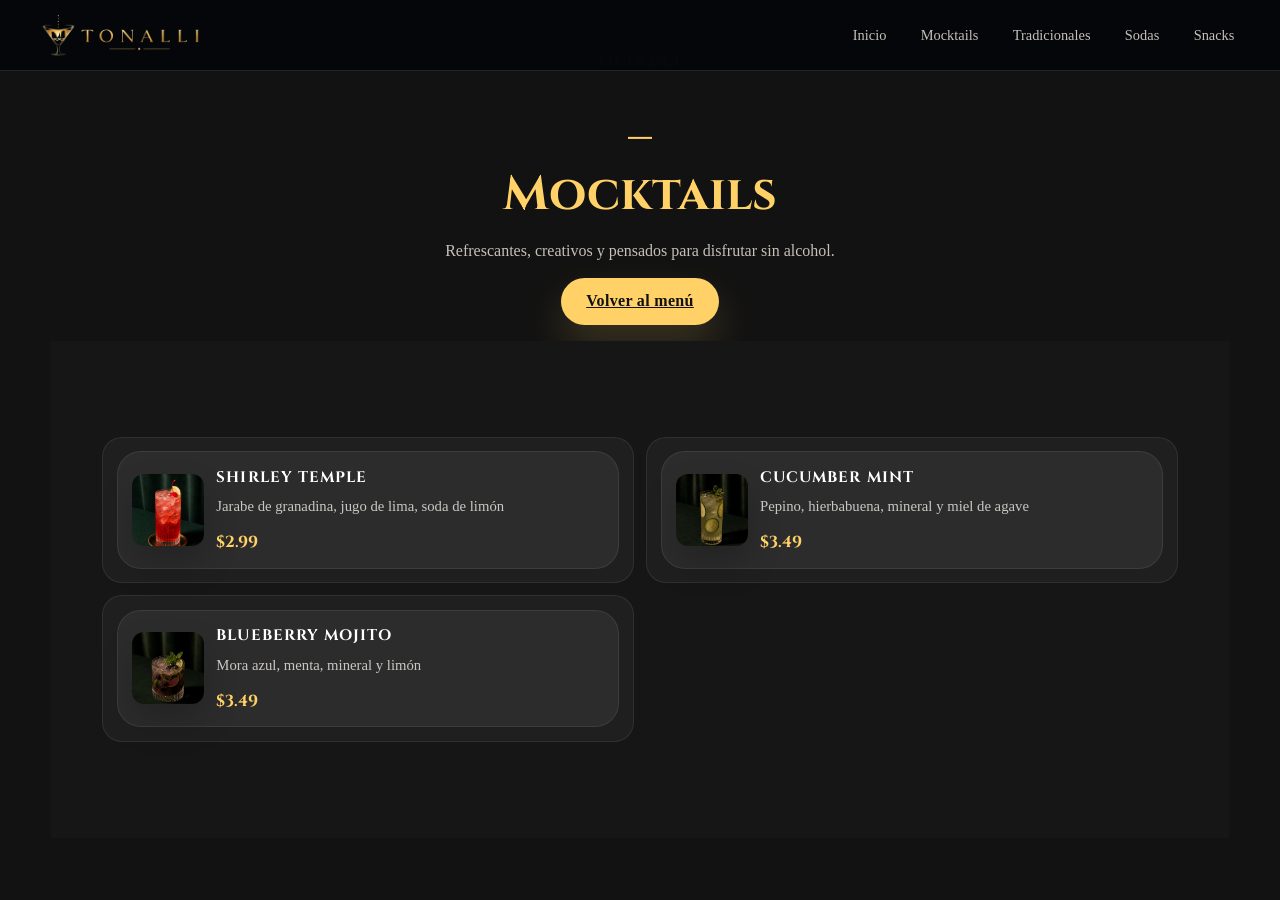
==== mocktails.html @ d709a5d4 "Add files via upload" ====
<!DOCTYPE html>
<html lang="es">
<head>
    <meta charset="UTF-8">
    <meta name="viewport" content="width=device-width, initial-scale=1.0">
    <title>Tonalli | Mocktails</title>
    <link rel="stylesheet" href="estilos.css">
    <link href="https://fonts.googleapis.com/css2?family=Cinzel:wght@400;700&family=Montserrat:wght@300;500;700&display=swap" rel="stylesheet">
</head>
<body>
<header>
    <div class="logo">
        <img src="imagenes/logo-nombre3.png" alt="Tonalli logo" class="logo-img">
    </div>
    <nav>
        <ul>
            <li><a href="index.html">Inicio</a></li>
            <li><a href="mocktails.html">Mocktails</a></li>
            <li><a href="tradicionales.html">Tradicionales</a></li>
            <li><a href="sodas.html">Sodas</a></li>
            <li><a href="snacks.html">Snacks</a></li>
        </ul>
    </nav>
</header>

<main class="category-page">
    <section class="category-hero">
        <p class="editorial-kicker">Tonalli</p>
        <h1>­­_</h1>
        <h1>Mocktails</h1>
        <p>Refrescantes, creativos y pensados para disfrutar sin alcohol.</p>
        <a href="index.html#menu" class="boton">Volver al menú</a>
    </section>

    <section class="category-list">
        <article class="category-card">
            <div class="menu-item">
                <img src="imagenes/shirley-temple.jpeg" alt="Shirley Temple">
                <div class="menu-text"><strong>Shirley Temple</strong><span>Jarabe de granadina, jugo de lima, soda de limón</span><div class="price">$2.99</div></div>
            </div>
        </article>
        <article class="category-card">
            <div class="menu-item">
                <img src="imagenes/cucumber-mint.jpeg" alt="Cucumber Mint">
                <div class="menu-text"><strong>Cucumber Mint</strong><span>Pepino, hierbabuena, mineral y miel de agave</span><div class="price">$3.49</div></div>
            </div>
        </article>
        <article class="category-card">
            <div class="menu-item">
                <img src="imagenes/blueberry-mojito.jpeg" alt="Blueberry Mojito">
                <div class="menu-text"><strong>Blueberry Mojito</strong><span>Mora azul, menta, mineral y limón</span><div class="price">$3.49</div></div>
           
        </article>
    </section>
</main>
</body>
</html>
---- estilos.css ----
﻿:root {
    color-scheme: dark;
    --bg: #08080b;
    --header-height: 60px;
    --surface: rgba(255, 255, 255, 0.08);
    --surface-strong: rgba(255, 255, 255, 0.12);
    --text: #f7f4ee;
    --text-muted: #c5c0b8;
    --accent: #ffd166;
    --accent-dark: #f4a261;
    --border: rgba(255, 255, 255, 0.12);
    --shadow: 0 24px 80px rgba(0, 0, 0, 0.26);
    --radius: 28px;
}

/* Ensure anchor targets account for fixed header */
[id] {
    scroll-margin-top: calc(var(--header-height) + 12px);
}

/* --- Integrated editorial menu --- */
.menu-editorial {
    display: grid;
    grid-template-columns: repeat(3, minmax(0, 1fr));
    gap: 1.25rem;
    margin-top: 1rem;
}

.menu-editorial__panel {
    background: rgba(255, 255, 255, 0.04);
    border: 1px solid rgba(255, 255, 255, 0.08);
    border-radius: 24px;
    padding: 1.4rem;
    box-shadow: 0 16px 40px rgba(0, 0, 0, 0.18);
    text-decoration: none;
    color: inherit;
    display: block;
}

.menu-editorial__link:hover,
.menu-editorial__link:focus {
    transform: translateY(-4px);
    border-color: rgba(255, 209, 102, 0.4);
    box-shadow: 0 20px 44px rgba(0, 0, 0, 0.24);
    transition: transform 0.2s ease, border-color 0.2s ease, box-shadow 0.2s ease;
}

.menu-editorial__header {
    margin-bottom: 1rem;
}

.menu-editorial__header h3 {
    font-family: 'Cinzel', serif;
    font-size: 1.45rem;
    color: var(--accent);
}

.menu-editorial__items {
    display: flex;
    flex-direction: column;
    gap: 0.9rem;
}

.menu-item {
    display: flex;
    align-items: center;
    gap: 0.9rem;
    padding: 0.75rem;
    border-radius: 16px;
    background: rgba(255, 255, 255, 0.05);
}

.menu-item img {
    width: 70px;
    height: 70px;
    object-fit: cover;
    border-radius: 12px;
    flex-shrink: 0;
}

.menu-text {
    display: flex;
    flex-direction: column;
    gap: 0.25rem;
    color: var(--text-muted);
    font-size: 0.95rem;
}

.menu-text strong {
    color: var(--text);
}

.price {
    color: var(--accent);
    font-weight: 700;
}

.category-page {
    padding: 1.7rem clamp(1rem, 4vw, 6rem) 2.5rem;
}

.category-hero {
    text-align: center;
    padding: 1.5rem 1rem 1rem;
}

.category-hero h1 {
    font-family: 'Cinzel', serif;
    font-size: clamp(2rem, 4vw, 3rem);
    margin-bottom: 0.6rem;
    color: var(--accent);
}

.category-hero p {
    max-width: 640px;
    margin: 0 auto 0.9rem;
    color: var(--text-muted);
    line-height: 1.7;
}

.category-list {
    display: grid;
    grid-template-columns: repeat(2, minmax(0, 1fr));
    gap: 0.75rem;
}

.category-card {
    background: rgba(255, 255, 255, 0.04);
    border: 1px solid rgba(255, 255, 255, 0.08);
    border-radius: 20px;
    padding: 0.85rem;
}

@media (max-width: 980px) {
    .category-list {
        grid-template-columns: 1fr;
    }
}

@media (max-width: 980px) {
    .menu-editorial {
        grid-template-columns: 1fr;
    }
}

* {
    margin: 0;
    padding: 0;
    box-sizing: border-box;
}

/* Evita que elementos interiores provoquen scroll horizontal */
html, body {
    overflow-x: hidden;
}

.hero {
    min-height: calc(100vh - 60px);
    padding: 1.5rem clamp(1rem, 4vw, 5rem) 1.25rem;
    display: flex;
    align-items: flex-end;
    justify-content: center;
    position: relative;
    overflow: hidden;
    background: url('imagenes/Inicio.png') top center / 140% no-repeat;
    background-color: #0b1119;
    background-blend-mode: normal;
}
img {
    display: block;
    max-width: 100%;
}

a {
    color: inherit;
}

header {
    position: fixed;
    top: 0;
    left: 0;
    right: 0;
    width: 100%;
    padding: 14px clamp(1rem, 2.5vw, 2rem);
    display: flex;
    justify-content: space-between;
    align-items: center;
    gap: 0.75rem;
    background: rgba(6, 7, 11, 0.96);
    backdrop-filter: blur(20px);
    border-bottom: 1px solid rgba(255, 255, 255, 0.12);
    z-index: 1000;
}

.header-spacer {
    height: 80px;
}

@media (max-width: 860px) {
    header {
        padding: 10px clamp(0.75rem, 2vw, 1.2rem);
        gap: 0.5rem;
    }

    .header-spacer {
        height: 120px;
    }

    header {
        flex-direction: column;
        align-items: stretch;
    }

    nav ul {
        justify-content: center;
    }

    .hero {
        min-height: calc(100svh - 120px);
        padding: 2rem 1rem 1.5rem;
    }

    .hero h1 {
        font-size: 2.2rem;
    }

    :root {
        --header-height: 120px;
    }
}


.logo {
    display: flex;
    align-items: center;
    justify-content: center;
}

.logo-img {
    width: 180px;
    height: auto;
    max-height: 110px;
    object-fit: contain;
    border-radius: 0;
    background: transparent;
    padding: 0;
    box-shadow: none;
}

nav ul {
    display: flex;
    flex-wrap: wrap;
    gap: 0.45rem;
    list-style: none;
}

nav a {
    color: var(--text-muted);
    text-decoration: none;
    padding: 0.55rem 0.85rem;
    border-radius: 999px;
    transition: transform 0.25s ease, background 0.25s ease, color 0.25s ease;
    font-size: 0.9rem;
}

nav a:hover,
nav a:focus {
    color: var(--text);
    background: rgba(255, 209, 102, 0.12);
    transform: translateY(-1px);
}

.hero {
    min-height: 75svh;
    padding: 1.5rem clamp(1rem, 4vw, 5rem) 1.25rem;
    display: flex;
    align-items: flex-end;
    justify-content: center;
    position: relative;
    overflow: hidden;
    background: url('imagenes/Inicio.png') top center / cover no-repeat;
    background-color: #0b1119;
    background-blend-mode: normal;
}

.hero::before {
    content: '';
    position: absolute;
    inset: 0;
    background: radial-gradient(circle at center, rgba(10, 14, 20, 0) 0%, rgba(10, 14, 20, 0.35) 48%, rgba(10, 14, 20, 0.80) 100%);
    pointer-events: none;
}

.contenido {
    position: relative;
    z-index: 1;
    width: min(100%, 620px);
    padding: clamp(1rem, 2.5vw, 1.8rem);
    border-radius: 22px;
    background: rgba(12, 19, 29, 0.30);
    border: 1px solid rgba(255, 255, 255, 0.10);
    box-shadow: 0 14px 28px rgba(0, 0, 0, 0.16);
    backdrop-filter: blur(8px);
    text-align: center;
}

.hero h1 {
    font-family: 'Cinzel', serif;
    font-size: clamp(2.2rem, 4vw, 3.2rem);
    line-height: 1.05;
    margin-bottom: 1rem;
    letter-spacing: 0.02em;
}

.hero p {
    max-width: 42rem;
    margin: 0 auto 2rem;
    font-size: clamp(1rem, 1.4vw, 1.25rem);
    line-height: 1.85;
    color: rgba(247, 244, 238, 0.95);
}

    .hero {
        min-height: calc(100vh - 120px);
        padding: 2.5rem 1rem 1.2rem;
        align-items: flex-end;
        background-position: top center;
        background-size: cover;
    }

.boton {
    display: inline-flex;
    align-items: center;
    justify-content: center;
    background: var(--accent);
    color: #111;
    padding: 1rem 2.4rem;
    border-radius: 999px;
    font-weight: 700;
    letter-spacing: 0.02em;
    transition: transform 0.2s ease, background 0.2s ease;
    box-shadow: 0 20px 40px rgba(255, 209, 102, 0.18);
}

.boton:hover {
    background: var(--accent-dark);
    transform: translateY(-2px);
}

section {
    padding: 6rem clamp(1rem, 4vw, 8rem);
}

/* Evita overflow accidental dentro de secciones */
section {
    overflow-x: hidden;
}

section:nth-of-type(even) {
    background: rgba(255, 255, 255, 0.015);
}

section h2 {
    text-align: center;
    margin-bottom: 2rem;
    font-size: clamp(2rem, 3vw, 3rem);
    letter-spacing: 0.08em;
    color: #f5f3ee;
}

.gallery-section {
    width: 100%;
    padding: 60px 0;
    overflow: hidden;
}

.gallery-section .section-title {
    text-align: center;
    font-family: 'Times New Roman', serif;
    font-size: 2.2rem;
    letter-spacing: 3px;
    margin-bottom: 30px;
    color: #ffffff;
    text-transform: uppercase;
}

.editorial-section {
    margin-top: 6rem;
    padding: 3rem clamp(1rem, 4vw, 2rem) 4rem;
    overflow: hidden;
}

.editorial-heading {
    max-width: 780px;
    margin: 0 auto 2rem;
    text-align: center;
}

.editorial-kicker {
    font-size: 0.8rem;
    letter-spacing: 0.35em;
    text-transform: uppercase;
    color: var(--accent);
    margin-bottom: 0.6rem;
}

.editorial-section .section-title {
    margin-bottom: 0.5rem;
}

.editorial-gallery {
    display: flex;
    gap: 1.25rem;
    overflow-x: auto;
    padding: 0.5rem 0 1.2rem;
    scroll-snap-type: x mandatory;
    scrollbar-width: thin;
    scrollbar-color: rgba(255,255,255,0.25) transparent;
}

.editorial-card {
    position: relative;
    min-width: min(82vw, 320px);
    height: 430px;
    border-radius: 24px;
    padding: 0;
    display: flex;
    flex-direction: column;
    justify-content: flex-end;
    overflow: hidden;
    scroll-snap-align: start;
    box-shadow: 0 18px 42px rgba(0, 0, 0, 0.24);
    text-decoration: none;
    color: inherit;
    cursor: pointer;
    transition: transform 0.2s ease, box-shadow 0.2s ease;
}

.editorial-card:hover,
.editorial-card:focus-visible {
    transform: translateY(-4px);
    box-shadow: 0 22px 48px rgba(0, 0, 0, 0.3);
}

.editorial-card::before {
    content: '';
    position: absolute;
    inset: 0;
    background: linear-gradient(180deg, rgba(0,0,0,0.12) 0%, rgba(2,6,10,0.82) 100%);
    z-index: 1;
}

.editorial-card__media {
    position: absolute;
    inset: 0;
    z-index: 0;
}

.editorial-card__media img {
    width: 100%;
    height: 100%;
    object-fit: cover;
    display: block;
}

.editorial-card__content {
    position: relative;
    z-index: 2;
    padding: 2rem;
}

.editorial-card__number {
    display: inline-block;
    margin-bottom: 0.75rem;
    font-size: 0.8rem;
    font-weight: 700;
    letter-spacing: 0.28em;
    color: var(--accent);
}

.editorial-card h3 {
    font-family: 'Cinzel', serif;
    font-size: 1.8rem;
    margin-bottom: 0.7rem;
}

.editorial-card p {
    color: rgba(247, 244, 238, 0.9);
    line-height: 1.7;
    max-width: 18rem;
}

.editorial-card--mocktails {
    background: linear-gradient(135deg, rgba(255, 209, 102, 0.22), rgba(10, 16, 24, 0.92));
}

.editorial-card--tradicionales {
    background: linear-gradient(135deg, rgba(244, 162, 97, 0.28), rgba(12, 19, 29, 0.92));
}

.editorial-card--snacks {
    background: linear-gradient(135deg, rgba(255, 255, 255, 0.12), rgba(12, 19, 29, 0.92));
}

.editorial-gallery::-webkit-scrollbar {
    height: 8px;
}

.editorial-gallery::-webkit-scrollbar-thumb {
    background: rgba(255,255,255,0.24);
    border-radius: 999px;
}

@media (min-width: 900px) {
    .editorial-section {
        margin-top: 5rem;
    }

    .editorial-card {
        min-width: min(32vw, 360px);
    }
}

@media (max-width: 700px) {
    .editorial-section {
        margin-top: 2.5rem;
    }
}

.nosotros p,
.contacto p,
.ubicacion p {
    max-width: 780px;
    margin: 0 auto;
    line-height: 1.9;
    color: var(--text-muted);
    font-size: 1.05rem;
}

.cards {
    display: grid;
    gap: 2.5rem;
    grid-template-columns: 1fr 1.2fr 1.25fr; /* centro y tercera columna más anchas */
    align-items: start;
    max-width: 1600px; /* ampliar contenedor para que las columnas quepan */
    margin: 0 auto;
    padding: 0 1.25rem;
    width: 100%;
    box-sizing: border-box;
}

/* Contenedor de cards con botones (carousel en pantallas pequeñas) */
.cards-container{
    position: relative;
}

.cards-btn{
    position: absolute;
    top: 50%;
    transform: translateY(-50%);
    width: 44px;
    height: 44px;
    border-radius: 999px;
    border: none;
    background: rgba(255,255,255,0.06);
    color: var(--accent);
    font-size: 1.4rem;
    display: none; /* visibles solo en móvil */
    align-items: center;
    justify-content: center;
    box-shadow: 0 8px 20px rgba(0,0,0,0.35);
    cursor: pointer !important;
    pointer-events: auto !important;
    z-index: 2000 !important;
}

.cards-btn--prev{
    left: 16px;
}
.cards-btn--next{
    right: 16px;
}

.card {
    background: rgba(255, 255, 255, 0.06);
    border-radius: 28px;
    border: 1px solid rgba(255, 255, 255, 0.08);
    padding: 2.4rem;
    box-shadow: 0 20px 60px rgba(0, 0, 0, 0.18);
    overflow: hidden;
    min-width: 0; /* permite que el grid reduzca la tarjeta sin forzar overflow */
}

/* botones para desplazar la lista dentro de cada card */
.card { position: relative; }
.card-scroll{
    position: absolute;
    right: 12px;
    width: 34px;
    height: 34px;
    border-radius: 8px;
    border: none;
    background: rgba(255,255,255,0.04);
    color: var(--accent);
    display: flex;
    align-items: center;
    justify-content: center;
    cursor: pointer;
    box-shadow: 0 8px 20px rgba(0,0,0,0.25);
}
.card-scroll--up{ top: 12px; }
.card-scroll--down{ bottom: 12px; }

/* menu-items scroll container: allow vertical scroll but hide scrollbar */
.menu-items{
    max-height: 520px;
    overflow-y: auto;
    padding-right: 8px;
}
.menu-items::-webkit-scrollbar{ width:8px; }
.menu-items::-webkit-scrollbar-thumb{ background: rgba(255,255,255,0.04); border-radius:999px; }

.card h3 {
    margin-bottom: 1.5rem;
    font-family: 'Cinzel', serif;
    font-size: clamp(1.6rem, 2.4vw, 2rem);
    letter-spacing: 0.02em;
    color: var(--accent);
    line-height: 1.05;
    text-align: center;
    white-space: normal;
    word-break: normal;
    overflow-wrap: break-word;
}

/* Evitar que títulos largos se partan; si no caben, la tercera columna es más ancha */
.card h3 {
    white-space: nowrap;
}

@media (max-width: 1120px) {
    .cards {
        grid-template-columns: repeat(2, minmax(0, 1fr));
        max-width: 1100px;
    }
    .card h3 {
        white-space: normal; /* permitir wrap en pantallas pequeñas */
    }
}

.menu-items {
    display: grid;
    gap: 1.25rem;
}

.menu-item {
    display: grid;
    grid-template-columns: 110px 1fr;
    gap: 1rem;
    align-items: center;
    padding: 1.6rem 1.35rem;
    border-radius: 24px;
    background: rgba(255, 255, 255, 0.06);
    border: 1px solid rgba(255, 255, 255, 0.08);
    transition: transform 0.25s ease, border-color 0.25s ease;
}

/* Permitir que columnas internas se encojan sin forzar overflow */
.menu-item,
.menu-text {
    min-width: 0;
}

.menu-text span {
    word-break: break-word;
}

.menu-item:hover {
    transform: translateY(-3px);
    border-color: rgba(255, 209, 102, 0.24);
}

.menu-item img {
    width: 110px;
    height: 110px;
    object-fit: cover;
    border-radius: 18px;
    box-shadow: 0 18px 34px rgba(0, 0, 0, 0.2);
}

.menu-text strong {
    display: block;
    color: #fff;
    font-family: 'Cinzel', serif;
    font-size: 1rem;
    letter-spacing: 0.07em;
    text-transform: uppercase;
    margin-bottom: 0.4rem;
}

.menu-text span {
    display: block;
    font-size: 0.95rem;
    color: rgba(247, 244, 238, 0.78);
}

.price {
    margin-top: 0.75rem;
    color: var(--accent);
    font-family: 'Cinzel', serif;
    font-size: 1.15rem;
}

.imagenes {
    display: grid;
    grid-template-columns: repeat(3, minmax(0, 1fr));
    gap: 1.3rem;
}

.imagenes img {
    width: 100%;
    height: 260px;
    object-fit: cover;
    border-radius: 24px;
    box-shadow: 0 24px 60px rgba(0, 0, 0, 0.22);
    transition: transform 0.35s ease, filter 0.35s ease;
}

.imagenes img:hover {
    transform: translateY(-6px) scale(1.02);
    filter: saturate(1.1);
}

.ubicacion {
    text-align: center;
}

.ubicacion-imagen {
    margin-top: 2rem;
    display: flex;
    justify-content: center;
}

.ubicacion-imagen img {
    width: 100%;
    max-width: 900px;
    border-radius: 28px;
    box-shadow: 0 32px 90px rgba(0, 0, 0, 0.28);
}

.contacto {
    text-align: center;
}

.contacto p {
    margin-top: 1.1rem;
}

footer {
    background: rgba(255, 255, 255, 0.05);
    color: rgba(255, 255, 255, 0.72);
    text-align: center;
    padding: 2rem clamp(1rem, 3vw, 8rem);
    border-top: 1px solid rgba(255, 255, 255, 0.08);
}

@media (max-width: 1120px) {
    .cards {
        grid-template-columns: repeat(2, minmax(0, 1fr));
    }

    .imagenes {
        grid-template-columns: repeat(2, minmax(0, 1fr));
    }
}

@media (max-width: 860px) {
    header {
        flex-direction: column;
        align-items: stretch;
        padding: 1.1rem 1rem;
    }

    nav ul {
        justify-content: center;
    }

    .hero {
        min-height: calc(90svh - 64px);
        padding: 2.5rem 1rem 1.2rem;
        align-items: flex-end;
    }

    .hero h1 {
        font-size: 2.2rem;
    }

    .cards,
    .imagenes {
        grid-template-columns: 1fr;
    }

    .cards {
        display: flex;
        gap: 1rem;
        overflow-x: auto;
        scroll-snap-type: x mandatory;
        -webkit-overflow-scrolling: touch;
        padding-bottom: 1rem;
    }

    .cards > .card {
        min-width: calc(100% - 2rem);
        scroll-snap-align: start;
    }

    .cards-btn {
        display: flex;
    }

    .menu-item {
        grid-template-columns: 80px 1fr;
    }

    .cards > .card:last-child h3 {
        white-space: nowrap;
    }

    .menu-item {
        grid-template-columns: 1fr;
        text-align: left;
    }

    .menu-item img {
        width: 100%;
        height: 220px;
    }

    .boton {
        width: 100%;
        padding: 1rem 1.2rem;
    }
}

/* Ajustes específicos para móviles pequeños: filas compactas con thumbnail a la izquierda */
@media (max-width: 480px) {
    .hero {
        min-height: calc(92svh - 64px);
        padding: 2.2rem 0.75rem 1rem;
        align-items: flex-end;
    }

    .hero h1 {
        font-size: 1.75rem;
        margin-bottom: 0.75rem;
    }

    .hero {
        min-height: calc(100vh - 120px);
        padding: 2.2rem 0.75rem 1rem;
        align-items: flex-end;
        background-position: top center;
        background-size: cover;
    }
        padding: 1rem 0.9rem;
        border-radius: 22px;
        margin-top: 1rem;
    }

    .boton {
        padding: 0.9rem 1.6rem;
    }

    .cards {
        gap: 1.25rem;
        padding: 0 0.75rem;
    }

    .card {
        padding: 1rem;
        border-radius: 18px;
    }

    .card h3 {
        font-size: 1.4rem;
        text-align: left;
        margin-left: 0.25rem;
    }

    .menu-item {
        grid-template-columns: 72px 1fr !important;
        gap: 0.75rem;
        padding: 0.9rem;
        align-items: center;
    }

    .menu-item img {
        width: 72px !important;
        height: 72px !important;
        object-fit: cover;
        border-radius: 12px;
    }

    .menu-text strong {
        font-size: 0.95rem;
    }

    .menu-text span {
        font-size: 0.92rem;
    }

    .price {
        font-size: 1rem;
    }
}
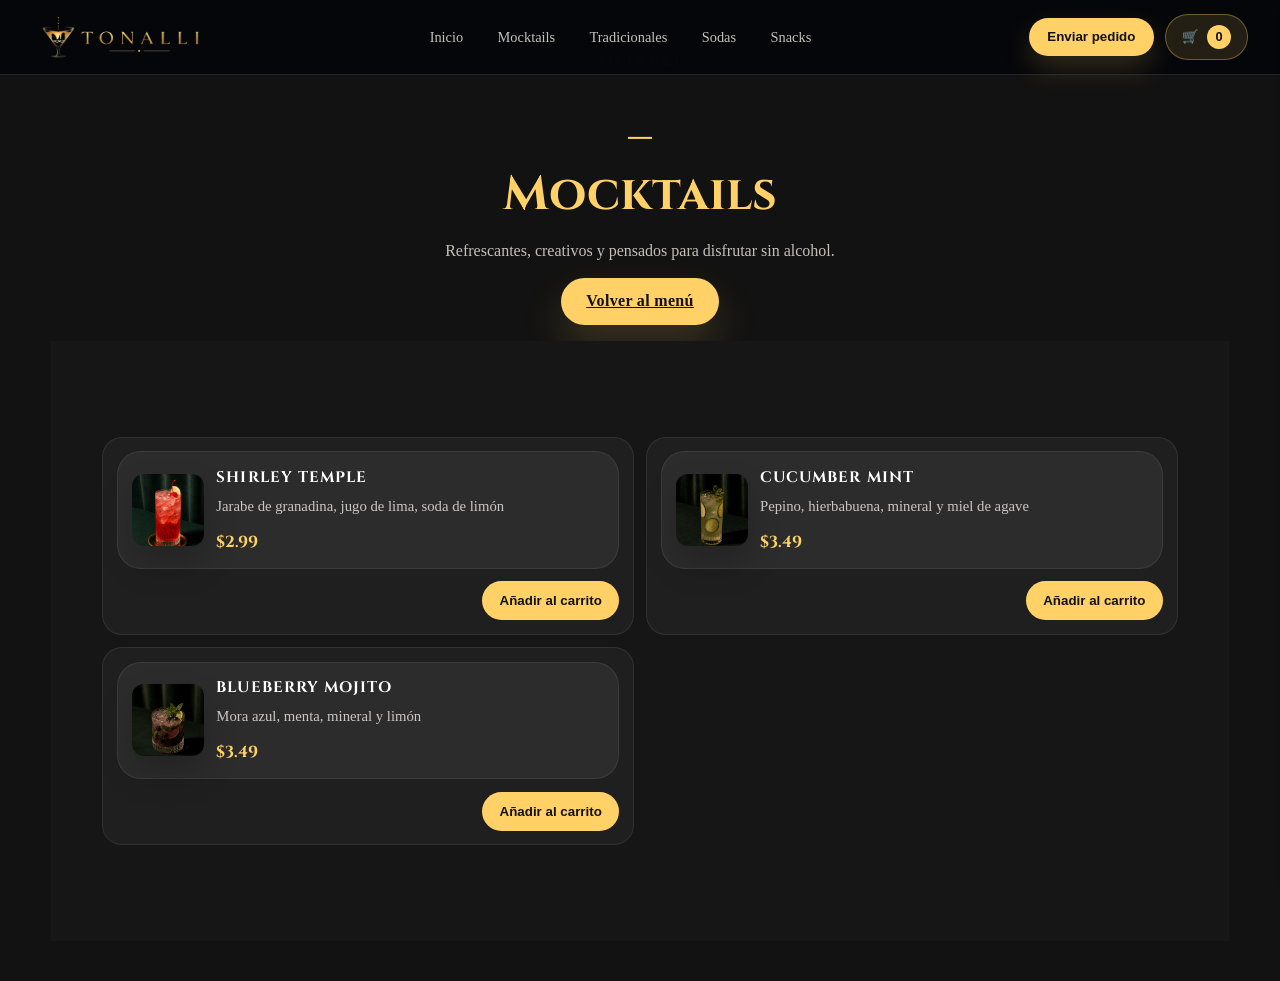
==== commit 9a30a8e3: "Add files via upload" ====
--- a/mocktails.html
+++ b/mocktails.html
@@ -21,6 +21,13 @@
             <li><a href="snacks.html">Snacks</a></li>
         </ul>
     </nav>
+    <div class="cart-actions">
+        <button type="button" class="checkout-btn">Enviar pedido</button>
+        <button type="button" class="cart-toggle" aria-label="Abrir carrito">
+            <span>🛒</span>
+            <span id="cart-count">0</span>
+        </button>
+    </div>
 </header>
 
 <main class="category-page">
@@ -33,25 +40,49 @@
     </section>
 
     <section class="category-list">
-        <article class="category-card">
+        <article class="category-card product-item" data-name="Shirley Temple" data-price="2.99">
             <div class="menu-item">
                 <img src="imagenes/shirley-temple.jpeg" alt="Shirley Temple">
                 <div class="menu-text"><strong>Shirley Temple</strong><span>Jarabe de granadina, jugo de lima, soda de limón</span><div class="price">$2.99</div></div>
             </div>
+            <div class="product-actions">
+                <button type="button" class="add-to-cart">Añadir al carrito</button>
+            </div>
         </article>
-        <article class="category-card">
+        <article class="category-card product-item" data-name="Cucumber Mint" data-price="3.49">
             <div class="menu-item">
                 <img src="imagenes/cucumber-mint.jpeg" alt="Cucumber Mint">
                 <div class="menu-text"><strong>Cucumber Mint</strong><span>Pepino, hierbabuena, mineral y miel de agave</span><div class="price">$3.49</div></div>
             </div>
+            <div class="product-actions">
+                <button type="button" class="add-to-cart">Añadir al carrito</button>
+            </div>
         </article>
-        <article class="category-card">
+        <article class="category-card product-item" data-name="Blueberry Mojito" data-price="3.49">
             <div class="menu-item">
                 <img src="imagenes/blueberry-mojito.jpeg" alt="Blueberry Mojito">
                 <div class="menu-text"><strong>Blueberry Mojito</strong><span>Mora azul, menta, mineral y limón</span><div class="price">$3.49</div></div>
-           
+            </div>
+            <div class="product-actions">
+                <button type="button" class="add-to-cart">Añadir al carrito</button>
+            </div>
         </article>
     </section>
 </main>
+
+<div class="cart-overlay" id="cart-overlay"></div>
+<aside class="cart-panel" id="cart-panel" aria-label="Carrito de compras">
+    <div class="cart-panel__header">
+        <h3>Mi pedido</h3>
+        <button type="button" class="cart-close" id="cart-close" aria-label="Cerrar carrito">✕</button>
+    </div>
+    <ul id="cart-items"></ul>
+    <div class="cart-panel__footer">
+        <div class="cart-total">Total: <span id="cart-total">$0.00</span></div>
+        <button type="button" class="boton cart-submit checkout-btn">Enviar pedido</button>
+    </div>
+</aside>
+
+<script src="carrito.js"></script>
 </body>
 </html>
--- a/estilos.css
+++ b/estilos.css
@@ -217,7 +217,15 @@
 
     .hero {
         min-height: calc(100svh - 120px);
-        padding: 2rem 1rem 1.5rem;
+        padding: 0 1rem 1.5rem;
+        background-position: center 92%;
+        background-size: cover;
+    }
+
+    .contenido {
+        margin-top: 0;
+        padding: 1.1rem 0.9rem;
+        transform: translateY(0.2rem);
     }
 
     .hero h1 {
@@ -267,6 +275,236 @@
 nav a:focus {
     color: var(--text);
     background: rgba(255, 209, 102, 0.12);
+    transform: translateY(-1px);
+}
+
+.cart-actions {
+    display: flex;
+    align-items: center;
+    gap: 0.7rem;
+}
+
+.checkout-btn {
+    display: inline-flex;
+    align-items: center;
+    justify-content: center;
+    background: var(--accent);
+    color: #111;
+    border: none;
+    border-radius: 999px;
+    padding: 0.72rem 1.15rem;
+    font-weight: 700;
+    cursor: pointer;
+    box-shadow: 0 12px 28px rgba(255, 209, 102, 0.18);
+}
+
+.cart-toggle {
+    display: inline-flex;
+    align-items: center;
+    gap: 0.5rem;
+    background: rgba(255, 209, 102, 0.12);
+    border: 1px solid rgba(255, 209, 102, 0.35);
+    color: var(--text);
+    border-radius: 999px;
+    padding: 0.62rem 1rem;
+    font-weight: 700;
+    cursor: pointer;
+}
+
+@media (max-width: 860px) {
+    .cart-actions {
+        position: fixed;
+        top: 8.5rem;
+        left: 50%;
+        transform: translateX(-50%);
+        width: min(92vw, 420px);
+        z-index: 1100;
+        display: flex;
+        align-items: center;
+        gap: 0.75rem;
+        padding: 0.2rem 0.25rem;
+    }
+
+    .checkout-btn {
+        flex: 1;
+        min-height: 46px;
+        font-size: 1rem;
+    }
+
+    .cart-toggle {
+        min-width: 74px;
+        justify-content: center;
+    }
+}
+
+#cart-count {
+    min-width: 1.5rem;
+    height: 1.5rem;
+    display: inline-flex;
+    align-items: center;
+    justify-content: center;
+    border-radius: 999px;
+    background: var(--accent);
+    color: #111;
+    font-size: 0.8rem;
+}
+
+.cart-overlay {
+    position: fixed;
+    inset: 0;
+    background: rgba(6, 7, 11, 0.62);
+    opacity: 0;
+    pointer-events: none;
+    transition: opacity 0.2s ease;
+    z-index: 1000;
+}
+
+.cart-overlay.is-visible {
+    opacity: 1;
+    pointer-events: auto;
+}
+
+.cart-panel {
+    position: fixed;
+    top: 0;
+    right: 0;
+    width: min(92vw, 420px);
+    height: 100vh;
+    background: rgba(10, 14, 20, 0.98);
+    border-left: 1px solid rgba(255, 255, 255, 0.12);
+    box-shadow: -12px 0 30px rgba(0, 0, 0, 0.22);
+    transform: translateX(110%);
+    transition: transform 0.25s ease;
+    display: flex;
+    flex-direction: column;
+    z-index: 1100;
+    padding: 1.3rem 1rem 1rem;
+}
+
+.cart-panel.is-open {
+    transform: translateX(0);
+}
+
+.cart-panel__header {
+    display: flex;
+    align-items: center;
+    justify-content: space-between;
+    margin-bottom: 1rem;
+    padding-bottom: 0.8rem;
+    border-bottom: 1px solid rgba(255, 255, 255, 0.1);
+}
+
+.cart-panel__header h3 {
+    color: var(--accent);
+    font-family: 'Cinzel', serif;
+}
+
+.cart-close {
+    background: transparent;
+    border: 1px solid rgba(255, 255, 255, 0.15);
+    color: var(--text);
+    width: 2.2rem;
+    height: 2.2rem;
+    border-radius: 50%;
+    cursor: pointer;
+}
+
+#cart-items {
+    list-style: none;
+    display: flex;
+    flex-direction: column;
+    gap: 0.8rem;
+    overflow-y: auto;
+    padding-right: 0.25rem;
+    flex: 1;
+}
+
+.cart-item {
+    display: flex;
+    justify-content: space-between;
+    gap: 0.75rem;
+    background: rgba(255, 255, 255, 0.04);
+    border: 1px solid rgba(255, 255, 255, 0.08);
+    border-radius: 16px;
+    padding: 0.8rem 0.9rem;
+}
+
+.cart-item__name {
+    font-weight: 700;
+    margin-bottom: 0.2rem;
+}
+
+.cart-item__meta {
+    color: var(--text-muted);
+    font-size: 0.8rem;
+}
+
+.cart-item__controls {
+    display: flex;
+    align-items: center;
+    gap: 0.45rem;
+    color: var(--text);
+    font-weight: 700;
+}
+
+.qty-btn {
+    width: 1.8rem;
+    height: 1.8rem;
+    border-radius: 50%;
+    border: none;
+    background: var(--accent);
+    color: #111;
+    font-weight: 700;
+    cursor: pointer;
+}
+
+.empty-cart {
+    color: var(--text-muted);
+    text-align: center;
+    padding: 1.4rem 0;
+}
+
+.cart-panel__footer {
+    padding-top: 1rem;
+    border-top: 1px solid rgba(255, 255, 255, 0.1);
+    display: flex;
+    flex-direction: column;
+    gap: 0.9rem;
+}
+
+.cart-total {
+    display: flex;
+    justify-content: space-between;
+    font-weight: 700;
+    font-size: 1.05rem;
+}
+
+.cart-submit {
+    width: 100%;
+    border: none;
+    cursor: pointer;
+}
+
+.product-actions {
+    padding-top: 0.8rem;
+    display: flex;
+    justify-content: flex-end;
+}
+
+.add-to-cart {
+    border: none;
+    background: var(--accent);
+    color: #111;
+    font-weight: 700;
+    padding: 0.75rem 1.1rem;
+    border-radius: 999px;
+    cursor: pointer;
+    transition: transform 0.2s ease, background 0.2s ease;
+}
+
+.add-to-cart:hover,
+.add-to-cart:focus {
+    background: var(--accent-dark);
     transform: translateY(-1px);
 }
 
@@ -509,6 +747,48 @@
 .editorial-gallery::-webkit-scrollbar-thumb {
     background: rgba(255,255,255,0.24);
     border-radius: 999px;
+}
+
+.menu-completo {
+    display: flex;
+    flex-direction: column;
+    gap: 1.5rem;
+    max-width: 1200px;
+    margin: 0 auto;
+}
+
+.menu-grupo {
+    background: rgba(255, 255, 255, 0.04);
+    border: 1px solid rgba(255, 255, 255, 0.08);
+    border-radius: 22px;
+    padding: 1.2rem;
+    box-shadow: 0 14px 30px rgba(0, 0, 0, 0.12);
+}
+
+.menu-grupo h3 {
+    color: var(--accent);
+    font-family: 'Cinzel', serif;
+    font-size: clamp(1.5rem, 2vw, 2rem);
+    margin-bottom: 1rem;
+    letter-spacing: 0.06em;
+    text-transform: uppercase;
+}
+
+.menu-grid {
+    display: grid;
+    grid-template-columns: repeat(auto-fit, minmax(240px, 1fr));
+    gap: 1rem;
+}
+
+.menu-grid .category-card {
+    height: 100%;
+    display: flex;
+    flex-direction: column;
+    justify-content: space-between;
+}
+
+.menu-grid .product-item {
+    padding: 0.8rem;
 }
 
 @media (min-width: 900px) {
